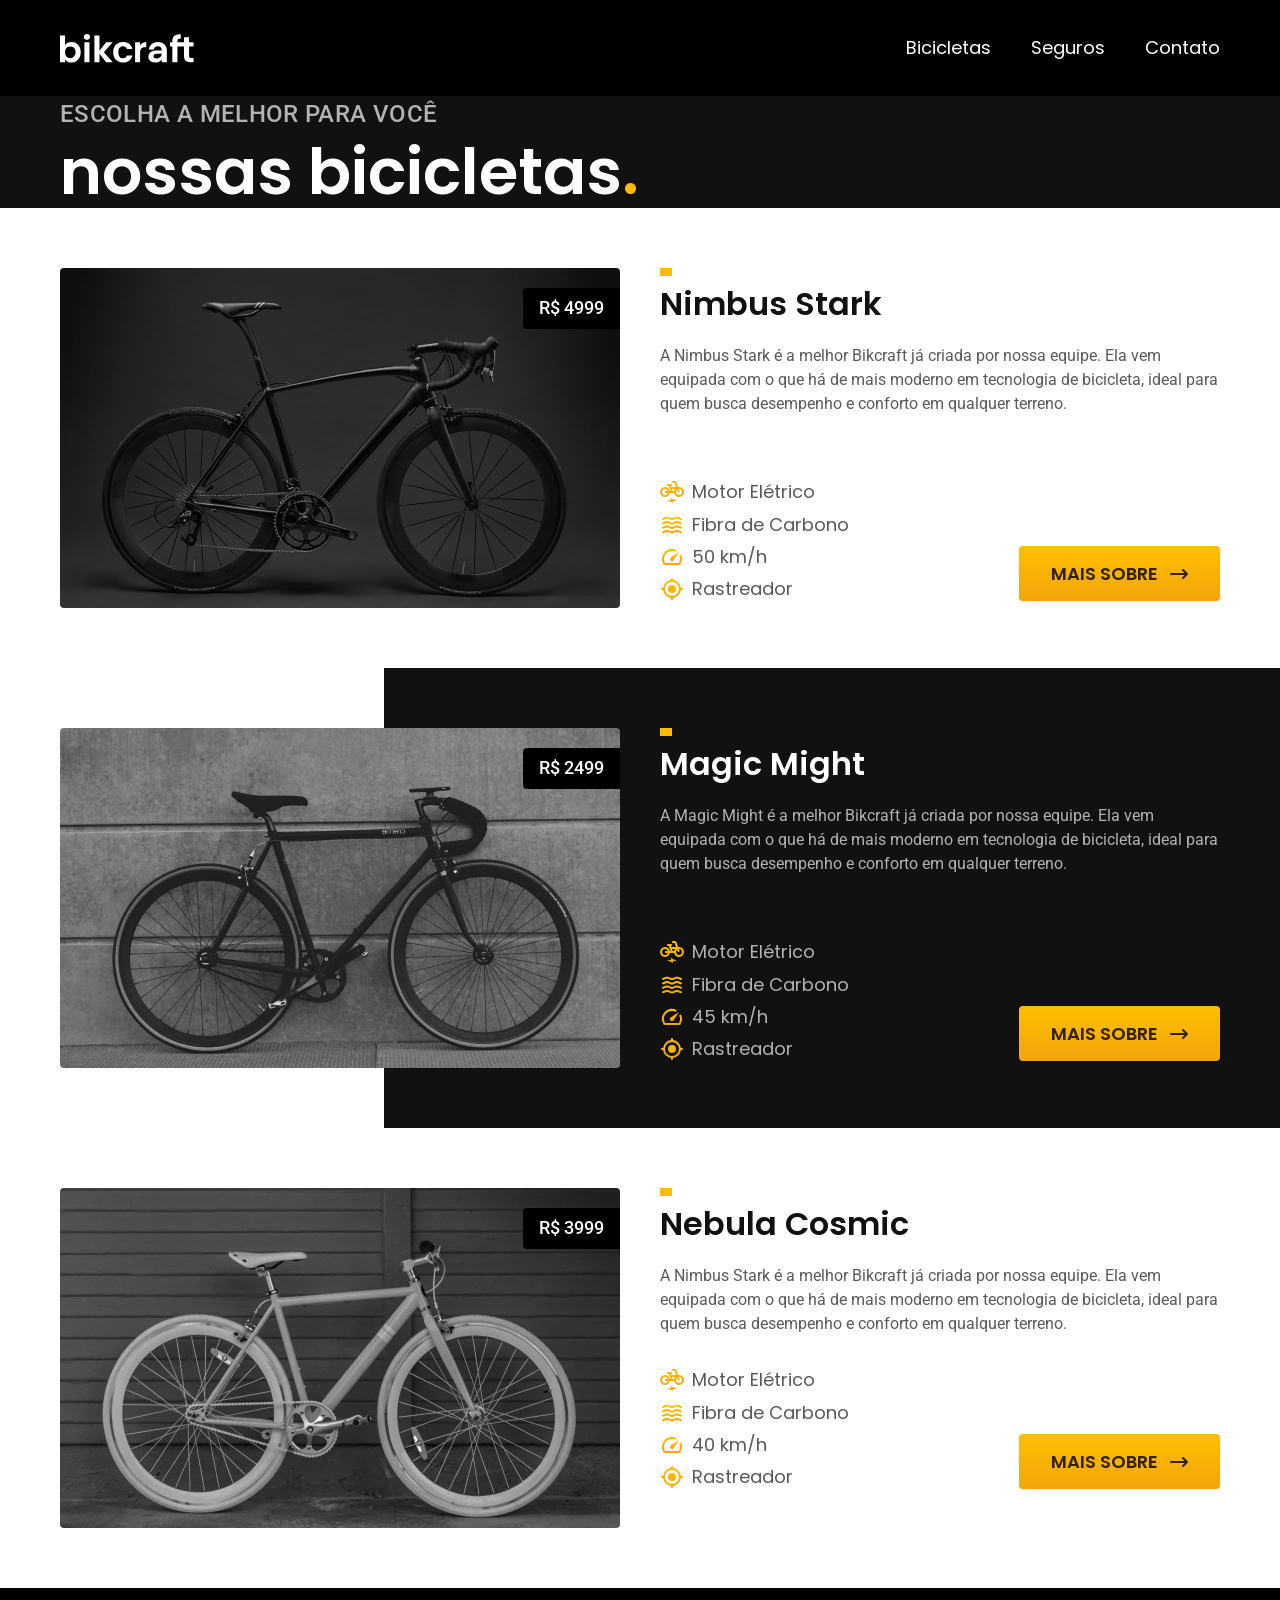
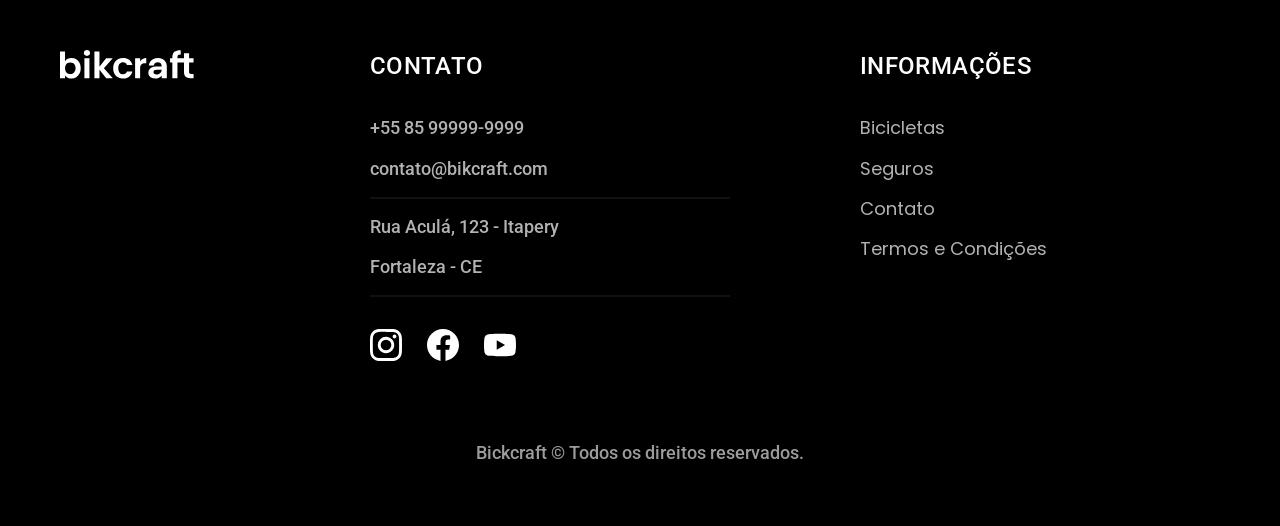
==== bicicletas.html @ d90c6cb3 "add a página de bicicletas." ====
<!DOCTYPE html>
<html lang="pt-br">
<head>
  <meta charset="UTF-8">
  <meta name="viewport" content="width=device-width, initial-scale=1.0">
  <title>Bicicletas - Bikcraft</title>
  <meta name="description" content="Termos e condições de uso da Bikcraft.">
  
  <link rel="stylesheet" href="css/style.css">

  <link rel="preconnect" href="https://fonts.googleapis.com">
  <link rel="preconnect" href="https://fonts.gstatic.com" crossorigin>
  <link href="https://fonts.googleapis.com/css2?family=Merriweather:ital,opsz,wght@0,18..144,300..900;1,18..144,300..900&family=Poppins:ital,wght@0,100;0,200;0,300;0,400;0,500;0,600;0,700;0,800;0,900;1,100;1,200;1,300;1,400;1,500;1,600;1,700;1,800;1,900&family=Roboto:ital,wght@0,100..900;1,100..900&display=swap" rel="stylesheet">
</head>
<body id="bicicletas">
 <header class="header-bg">
  <div class="header container">
    <a href="./"><img src="img/bikcraft.svg" alt="Bikcraft"></a>
    <nav aria-label="primaria">
      <ul class="header-menu font-1-m c0">
        <li><a href="./bicicletas.html">Bicicletas</a></li>
        <li><a href="./seguros.html">Seguros</a></li>
        <li><a href="./contato.html">Contato</a></li>
      </ul>
    </nav>
  </div>
 </header>

  <main>
    <div class="titulo-bg">
      <div class="titulo container">
        <p class="font-2-l-b c5">Escolha a melhor para você</p>
        <h1 class="font-1-xxl c0">nossas bicicletas<span class="p1">.</span></h1>
      </div>
    </div>

    
    <div class="bicicletas container">
      <div class="bicicletas-img">
        <img src="img/bicicletas/nimbus.jpg" alt="Bicicleta preta">
        <span class="font-2-m c0">R$ 4999</span>
      </div>

      <div class="bicicleta-content">
          <h2 class="font-1-xl">Nimbus Stark</h2>
          <p class="font-2-s c8">A Nimbus Stark é a melhor Bikcraft já criada por nossa equipe.
            Ela vem equipada com o que há de mais moderno em tecnologia de bicicleta, ideal para quem busca desempenho e conforto em qualquer terreno.</p>
          </p>
          <ul class="font-1-m c8">
            <li>
              <img src="img/icones/eletrica.svg" alt="">
              Motor Elétrico
            </li>
            <li>
              <img src="img/icones/carbono.svg" alt="">
              Fibra de Carbono
            </li>
            <li>
              <img src="img/icones/velocidade.svg" alt="">
              50 km/h
            </li>
            <li>
              <img src="img/icones/rastreador.svg" alt="">
              Rastreador
            </li>
          </ul>
          <a href="./bicicletas/nimbus.html" class="botao seta">Mais Sobre</a>
      </div>
    </div>
    

    <div class="bicicletas-bg">
      <div class="bicicletas container">
        <div class="bicicletas-img">
          <img src="img/bicicletas/magic.jpg" alt="Bicicleta preta">
          <span class="font-2-m c0">R$ 2499</span>
        </div>
        <div class="bicicleta-content">
          <h2 class="font-1-xl c0">Magic Might</h2>
          <p class="font-2-s c5">A Magic Might é a melhor Bikcraft já criada por nossa equipe.
            Ela vem equipada com o que há de mais moderno em tecnologia de bicicleta, ideal para quem busca desempenho e conforto em qualquer terreno.</p>
          </p>
          <ul class="font-1-m c5">
            <li>
              <img src="img/icones/eletrica.svg" alt="">
              Motor Elétrico
            </li>
            <li>
              <img src="img/icones/carbono.svg" alt="">
              Fibra de Carbono
            </li>
            <li>
              <img src="img/icones/velocidade.svg" alt="">
              45 km/h
            </li>
            <li>
              <img src="img/icones/rastreador.svg" alt="">
              Rastreador
            </li>
          </ul>
          <a href="./bicicletas/magic.html" class="botao seta">Mais Sobre</a>
        </div>
      </div>
    </div>


    <div class="bicicletas container">
      <div class="bicicletas-img">
        <img src="img/bicicletas/nebula.jpg" alt="Bicicleta preta">
        <span class="font-2-m c0">R$ 3999</span>
      </div>
      <div class="bicicleta-content">
        <h2 class="font-1-xl">Nebula Cosmic</h2>
        <p class="font-2-s c8">A Nimbus Stark é a melhor Bikcraft já criada por nossa equipe.
          Ela vem equipada com o que há de mais moderno em tecnologia de bicicleta, ideal para quem busca desempenho e conforto em qualquer terreno.
        </p>
        <ul class="font-1-m c8">
          <li>
            <img src="img/icones/eletrica.svg" alt="">
            Motor Elétrico
          </li>
          <li>
            <img src="img/icones/carbono.svg" alt="">
            Fibra de Carbono
          </li>
          <li>
            <img src="img/icones/velocidade.svg" alt="">
            40 km/h
          </li>
          <li>
            <img src="img/icones/rastreador.svg" alt="">
            Rastreador
          </li>
        </ul>
        <a href="./bicicletas/nebula.html" class="botao seta">Mais Sobre</a>
      </div>
    </div>
  </main>

  <footer class="footer-bg">
  <div class="footer container">
    <img src="img/bikcraft.svg" alt="Bikcraft">
    <div class="footer-contato">
      <h3 class="font-2-l-b c0">Contato</h3>
      <ul class="font-2-m c5">
        <li><a href="tel:+5585999999999">+55 85 99999-9999</a></li>
        <li><a href="mailto:contato@bikcraft.com">contato@bikcraft.com</a></li>
        <li>Rua Aculá, 123 - Itapery</li>
        <li>Fortaleza - CE</li>
      </ul>
      <div class="footer-redes">
        <a href="./">
          <img src="img/redes/instagram.svg" alt="Instagram">
        </a>
        <a href="./">
          <img src="img/redes/facebook.svg" alt="Facebook">
        </a>
        <a href="./">
          <img src="img/redes/youtube.svg" alt="YouTube">
        </a>
      </div>
    </div>
    <div class="footer-info">
      <h3 class="font-2-l-b c0">Informações</h3>
      <nav>
        <ul class="font-1-m c5">
          <li><a href="./bicicletas.html">Bicicletas</a></li>
          <li><a href="./seguros.html">Seguros</a></li>
          <li><a href="./contato.html">Contato</a></li>
          <li><a href="./termos.html">Termos e Condições</a></li>
        </ul>
      </nav>
    </div>
    <p class="footer-copy font-2-m c6">Bickcraft &copy; Todos os direitos reservados.</p>
  </div>
 </footer>
  
</body>
---- css/style.css ----
@import "./global/header.css";
@import "./utils/tipografia.css";
@import "./utils/cores.css";
@import "./global/global.css";
@import "./home/introducao.css";
@import "./utils/componentes.css";
@import "./bicicletas/bikes-lista.css";
@import "./home/tecnologia.css";
@import "./home/parceiros.css";
@import "./home/depoimento.css";
@import "./seguros/seguros.css";
@import "./global/footer.css";
@import "./termos/termos.css";
@import "./bicicletas/bikes.css";
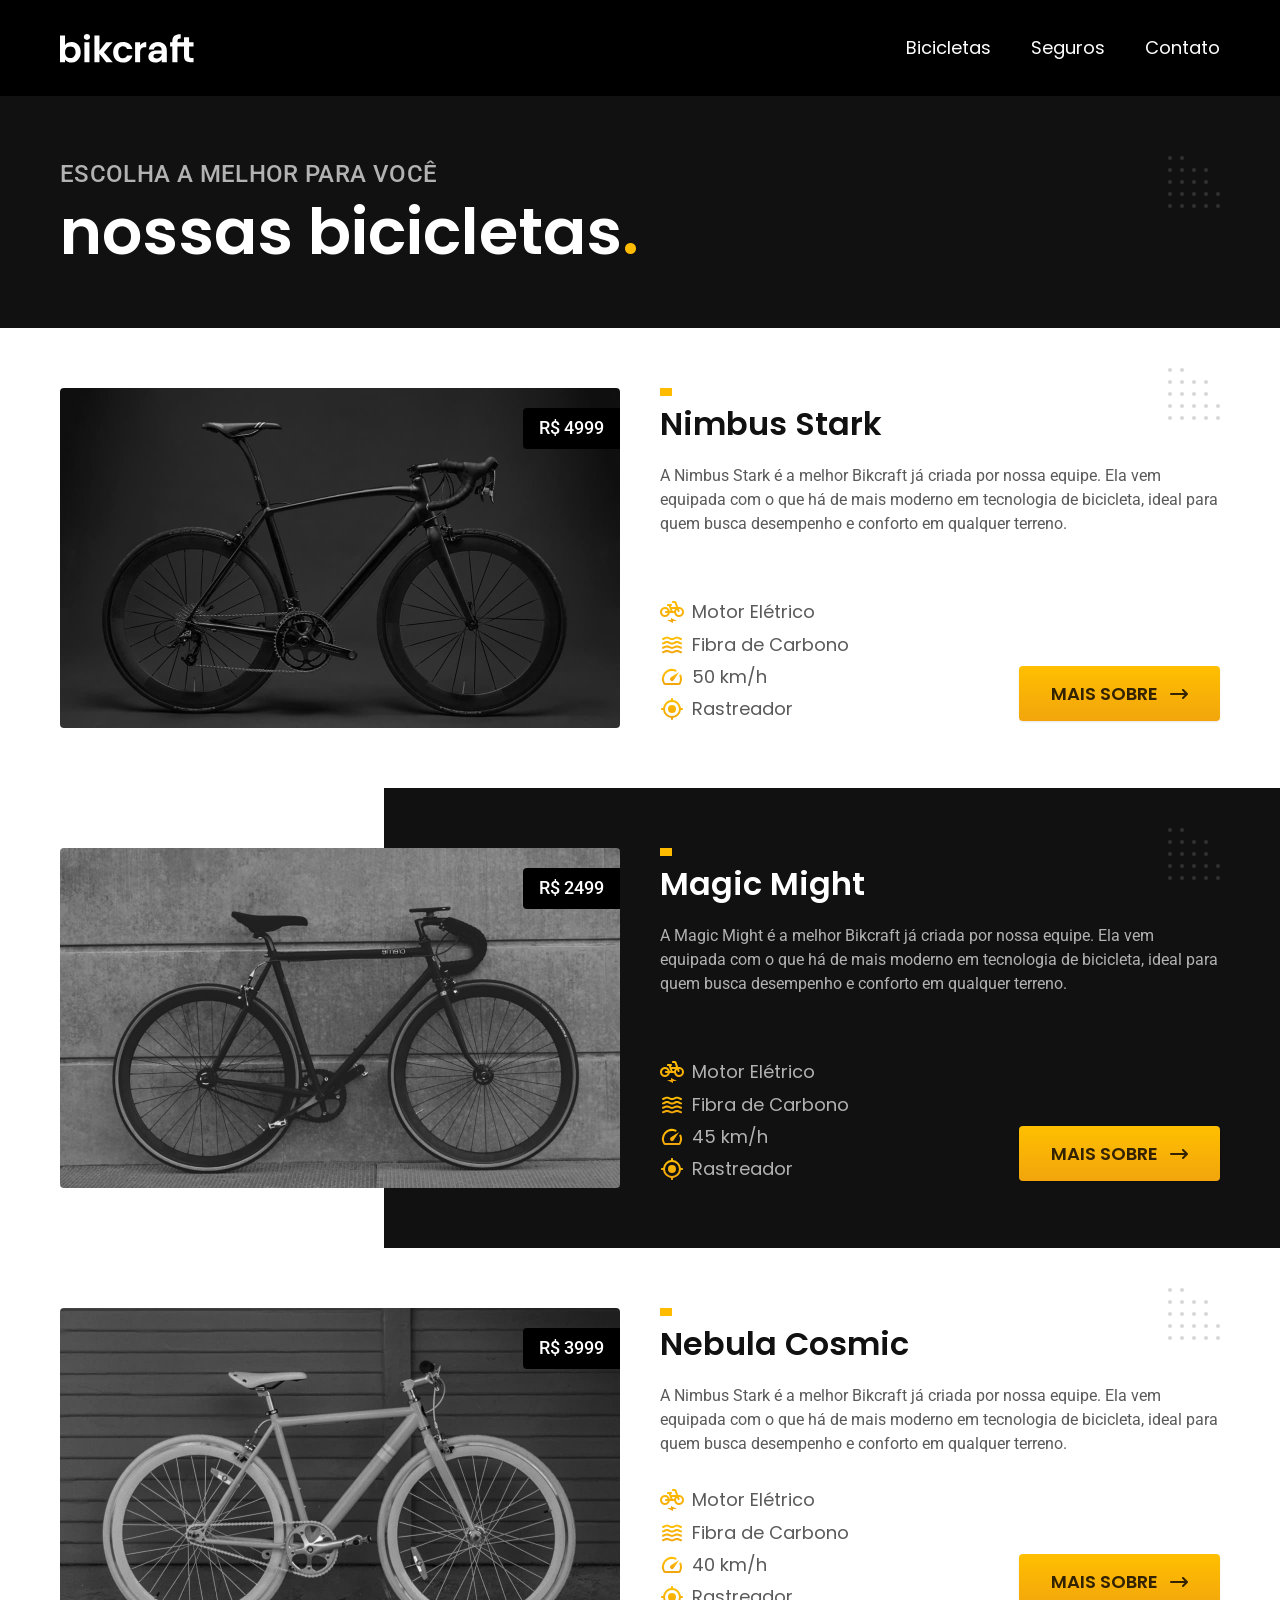
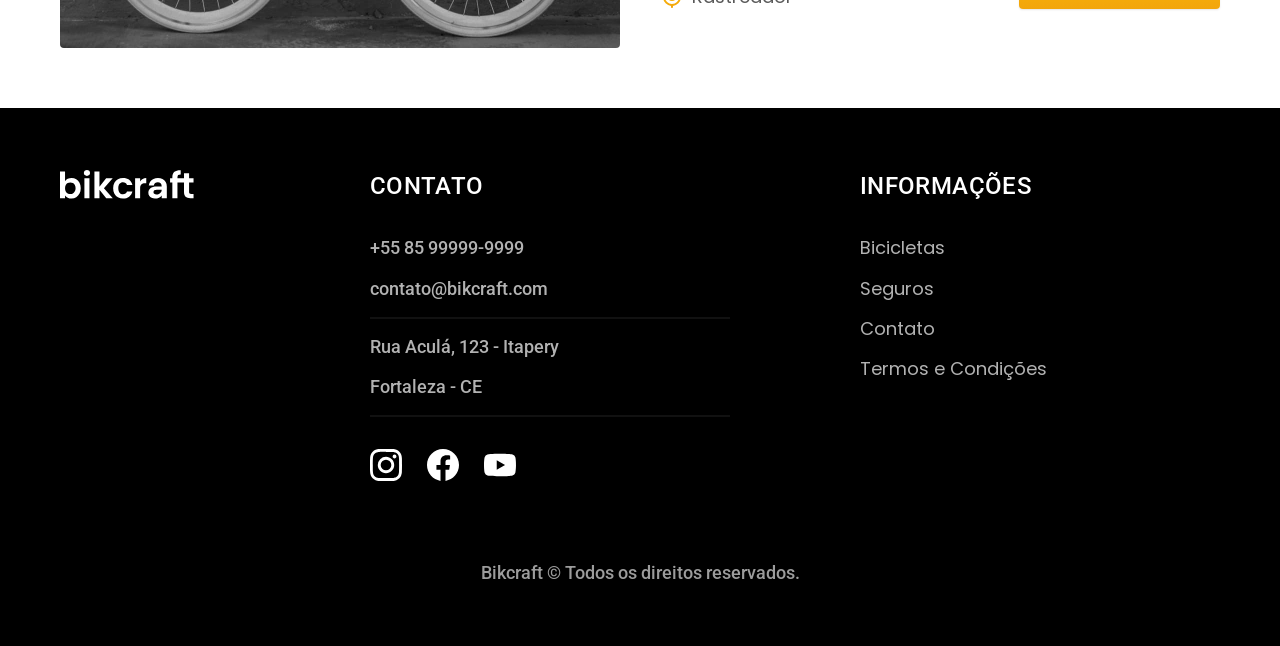
==== commit c943ebd3: "fix: correção de erros no projeto" ====
--- a/bicicletas.html
+++ b/bicicletas.html
@@ -4,7 +4,7 @@
   <meta charset="UTF-8">
   <meta name="viewport" content="width=device-width, initial-scale=1.0">
   <title>Bicicletas - Bikcraft</title>
-  <meta name="description" content="Termos e condições de uso da Bikcraft.">
+  <meta name="description" content="Bicicletas do catálogo Bikcraft.">
   
   <link rel="stylesheet" href="css/style.css">
 
@@ -171,7 +171,7 @@
         </ul>
       </nav>
     </div>
-    <p class="footer-copy font-2-m c6">Bickcraft &copy; Todos os direitos reservados.</p>
+    <p class="footer-copy font-2-m c6">Bikcraft &copy; Todos os direitos reservados.</p>
   </div>
  </footer>
   
--- a/css/style.css
+++ b/css/style.css
@@ -11,4 +11,12 @@
 @import "./seguros/seguros.css";
 @import "./global/footer.css";
 @import "./termos/termos.css";
-@import "./bicicletas/bikes.css";+@import "./bicicletas/bikes.css";
+@import "./seguros/vantagens.css";
+@import "./seguros/perguntas.css";
+@import "./bicicleta/bicicleta.css";
+@import "./bicicleta/seguro.css";
+@import "./contato/contato.css";
+@import "./contato/lojas.css";
+@import "./utils/formulario.css";
+@import "./orcamento/orcamento.css";
